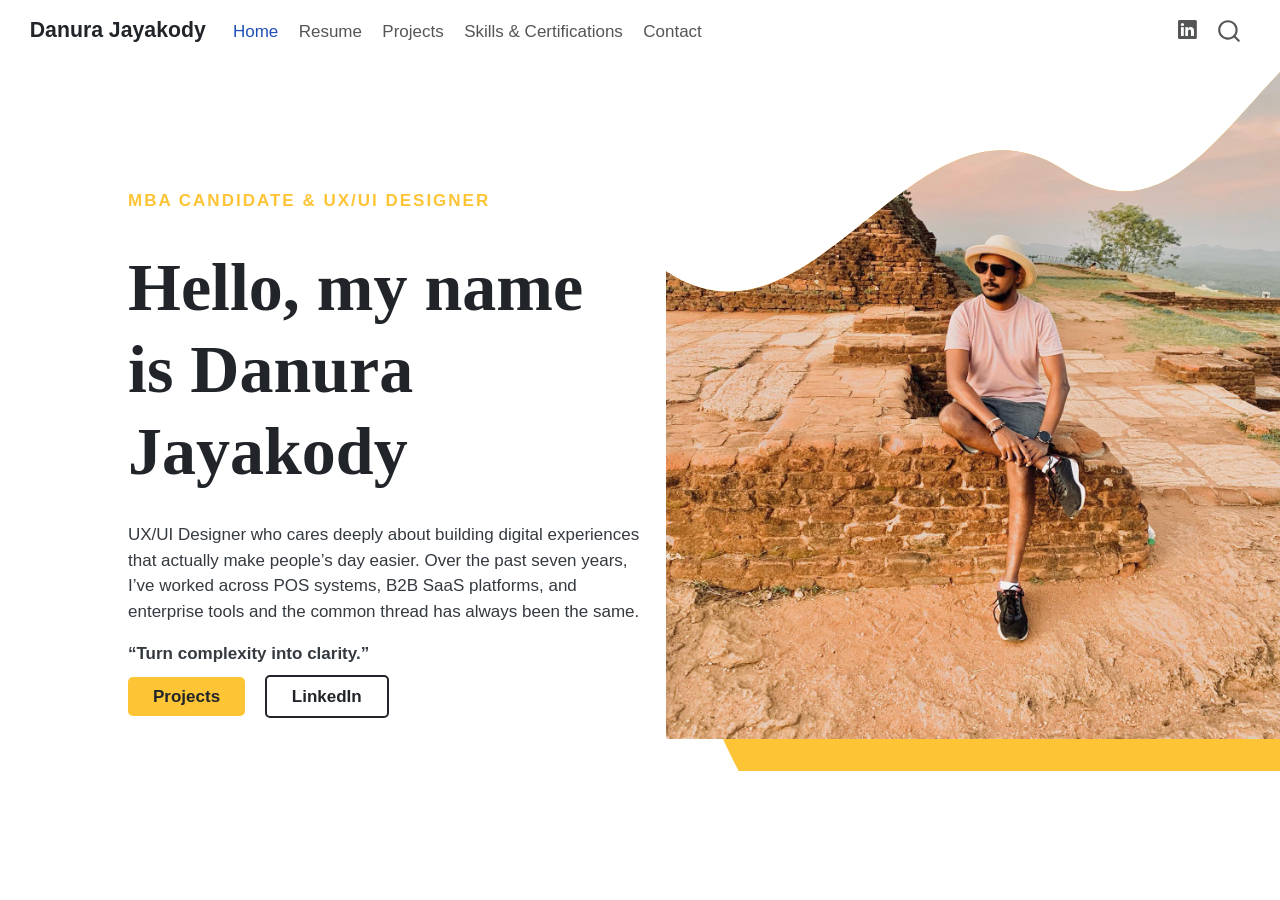
==== index.html @ 10478c50 "Add files via upload" ====
<!DOCTYPE html>
<html xmlns="http://www.w3.org/1999/xhtml" lang="en" xml:lang="en"><head>

<meta charset="utf-8">
<meta name="generator" content="quarto-1.8.26">

<meta name="viewport" content="width=device-width, initial-scale=1.0, user-scalable=yes">


<title>Danura Jayakody</title>
<style>
code{white-space: pre-wrap;}
span.smallcaps{font-variant: small-caps;}
div.columns{display: flex; gap: min(4vw, 1.5em);}
div.column{flex: auto; overflow-x: auto;}
div.hanging-indent{margin-left: 1.5em; text-indent: -1.5em;}
ul.task-list{list-style: none;}
ul.task-list li input[type="checkbox"] {
  width: 0.8em;
  margin: 0 0.8em 0.2em -1em; /* quarto-specific, see https://github.com/quarto-dev/quarto-cli/issues/4556 */ 
  vertical-align: middle;
}
</style>


<script src="site_libs/quarto-nav/quarto-nav.js"></script>
<script src="site_libs/quarto-nav/headroom.min.js"></script>
<script src="site_libs/clipboard/clipboard.min.js"></script>
<script src="site_libs/quarto-search/autocomplete.umd.js"></script>
<script src="site_libs/quarto-search/fuse.min.js"></script>
<script src="site_libs/quarto-search/quarto-search.js"></script>
<meta name="quarto:offset" content="./">
<script src="site_libs/quarto-html/quarto.js" type="module"></script>
<script src="site_libs/quarto-html/tabsets/tabsets.js" type="module"></script>
<script src="site_libs/quarto-html/axe/axe-check.js" type="module"></script>
<script src="site_libs/quarto-html/popper.min.js"></script>
<script src="site_libs/quarto-html/tippy.umd.min.js"></script>
<script src="site_libs/quarto-html/anchor.min.js"></script>
<link href="site_libs/quarto-html/tippy.css" rel="stylesheet">
<link href="site_libs/quarto-html/quarto-syntax-highlighting-587c61ba64f3a5504c4d52d930310e48.css" rel="stylesheet" id="quarto-text-highlighting-styles">
<script src="site_libs/bootstrap/bootstrap.min.js"></script>
<link href="site_libs/bootstrap/bootstrap-icons.css" rel="stylesheet">
<link href="site_libs/bootstrap/bootstrap-5b4ad623e5705c0698d39aec6f10cf02.min.css" rel="stylesheet" append-hash="true" id="quarto-bootstrap" data-mode="light">
<script id="quarto-search-options" type="application/json">{
  "location": "navbar",
  "copy-button": false,
  "collapse-after": 3,
  "panel-placement": "end",
  "type": "overlay",
  "limit": 50,
  "keyboard-shortcut": [
    "f",
    "/",
    "s"
  ],
  "show-item-context": false,
  "language": {
    "search-no-results-text": "No results",
    "search-matching-documents-text": "matching documents",
    "search-copy-link-title": "Copy link to search",
    "search-hide-matches-text": "Hide additional matches",
    "search-more-match-text": "more match in this document",
    "search-more-matches-text": "more matches in this document",
    "search-clear-button-title": "Clear",
    "search-text-placeholder": "",
    "search-detached-cancel-button-title": "Cancel",
    "search-submit-button-title": "Submit",
    "search-label": "Search"
  }
}</script>


<link rel="stylesheet" href="styles.css">
</head>

<body class="nav-fixed fullcontent quarto-light">

<div id="quarto-search-results"></div>
  <header id="quarto-header" class="headroom fixed-top">
    <nav class="navbar navbar-expand-lg " data-bs-theme="dark">
      <div class="navbar-container container-fluid">
      <div class="navbar-brand-container mx-auto">
    <a class="navbar-brand" href="./index.html">
    <span class="navbar-title">Danura Jayakody</span>
    </a>
  </div>
            <div id="quarto-search" class="" title="Search"></div>
          <button class="navbar-toggler" type="button" data-bs-toggle="collapse" data-bs-target="#navbarCollapse" aria-controls="navbarCollapse" role="menu" aria-expanded="false" aria-label="Toggle navigation" onclick="if (window.quartoToggleHeadroom) { window.quartoToggleHeadroom(); }">
  <span class="navbar-toggler-icon"></span>
</button>
          <div class="collapse navbar-collapse" id="navbarCollapse">
            <ul class="navbar-nav navbar-nav-scroll me-auto">
  <li class="nav-item">
    <a class="nav-link active" href="./index.html" aria-current="page"> 
<span class="menu-text">Home</span></a>
  </li>  
  <li class="nav-item">
    <a class="nav-link" href="./resume.html"> 
<span class="menu-text">Resume</span></a>
  </li>  
  <li class="nav-item">
    <a class="nav-link" href="./projects.html"> 
<span class="menu-text">Projects</span></a>
  </li>  
  <li class="nav-item">
    <a class="nav-link" href="./skills.html"> 
<span class="menu-text">Skills &amp; Certifications</span></a>
  </li>  
  <li class="nav-item">
    <a class="nav-link" href="./contact.html"> 
<span class="menu-text">Contact</span></a>
  </li>  
</ul>
            <ul class="navbar-nav navbar-nav-scroll ms-auto">
  <li class="nav-item compact">
    <a class="nav-link" href="https://www.linkedin.com/in/danura-jayakody/"> <i class="bi bi-linkedin" role="img" aria-label="LinkedIn">
</i> 
<span class="menu-text"></span></a>
  </li>  
</ul>
          </div> <!-- /navcollapse -->
            <div class="quarto-navbar-tools">
</div>
      </div> <!-- /container-fluid -->
    </nav>
</header>
<!-- content -->
<div id="quarto-content" class="quarto-container page-layout-custom page-navbar">
<!-- sidebar -->
<!-- margin-sidebar -->
<!-- main -->




<div class="hero-container">
<div class="hero-text">
<div class="hero-role">
MBA Candidate &amp; UX/UI Designer
</div>
<h1 class="hero-title">
Hello, my name<br>is Danura Jayakody
</h1>
<p class="hero-desc">
</p><p>UX/UI Designer who cares deeply about building digital experiences that actually make people’s day easier. Over the past seven years, I’ve worked across POS systems, B2B SaaS platforms, and enterprise tools and the common thread has always been the same.</p>
<strong>“Turn complexity into clarity.”</strong>
<p></p>
<div>
<p><a href="./projects.html" class="btn-custom-primary">Projects</a> <a href="https://www.linkedin.com/in/danura-jayakody/" target="_blank" class="btn-custom-secondary">LinkedIn</a></p>
</div>
</div>
<div class="hero-image-wrapper">
<div class="yellow-blob">
<p><img src="images/profile.png" class="hero-img" alt="Danura Jayakody"></p>
</div>
<!-- Replace with your actual cut-out image path below -->
</div>
</div>




<script id="quarto-html-after-body" type="application/javascript">
  window.document.addEventListener("DOMContentLoaded", function (event) {
    const icon = "";
    const anchorJS = new window.AnchorJS();
    anchorJS.options = {
      placement: 'right',
      icon: icon
    };
    anchorJS.add('.anchored');
    const isCodeAnnotation = (el) => {
      for (const clz of el.classList) {
        if (clz.startsWith('code-annotation-')) {                     
          return true;
        }
      }
      return false;
    }
    const onCopySuccess = function(e) {
      // button target
      const button = e.trigger;
      // don't keep focus
      button.blur();
      // flash "checked"
      button.classList.add('code-copy-button-checked');
      var currentTitle = button.getAttribute("title");
      button.setAttribute("title", "Copied!");
      let tooltip;
      if (window.bootstrap) {
        button.setAttribute("data-bs-toggle", "tooltip");
        button.setAttribute("data-bs-placement", "left");
        button.setAttribute("data-bs-title", "Copied!");
        tooltip = new bootstrap.Tooltip(button, 
          { trigger: "manual", 
            customClass: "code-copy-button-tooltip",
            offset: [0, -8]});
        tooltip.show();    
      }
      setTimeout(function() {
        if (tooltip) {
          tooltip.hide();
          button.removeAttribute("data-bs-title");
          button.removeAttribute("data-bs-toggle");
          button.removeAttribute("data-bs-placement");
        }
        button.setAttribute("title", currentTitle);
        button.classList.remove('code-copy-button-checked');
      }, 1000);
      // clear code selection
      e.clearSelection();
    }
    const getTextToCopy = function(trigger) {
      const outerScaffold = trigger.parentElement.cloneNode(true);
      const codeEl = outerScaffold.querySelector('code');
      for (const childEl of codeEl.children) {
        if (isCodeAnnotation(childEl)) {
          childEl.remove();
        }
      }
      return codeEl.innerText;
    }
    const clipboard = new window.ClipboardJS('.code-copy-button:not([data-in-quarto-modal])', {
      text: getTextToCopy
    });
    clipboard.on('success', onCopySuccess);
    if (window.document.getElementById('quarto-embedded-source-code-modal')) {
      const clipboardModal = new window.ClipboardJS('.code-copy-button[data-in-quarto-modal]', {
        text: getTextToCopy,
        container: window.document.getElementById('quarto-embedded-source-code-modal')
      });
      clipboardModal.on('success', onCopySuccess);
    }
      var localhostRegex = new RegExp(/^(?:http|https):\/\/localhost\:?[0-9]*\//);
      var mailtoRegex = new RegExp(/^mailto:/);
        var filterRegex = new RegExp('/' + window.location.host + '/');
      var isInternal = (href) => {
          return filterRegex.test(href) || localhostRegex.test(href) || mailtoRegex.test(href);
      }
      // Inspect non-navigation links and adorn them if external
     var links = window.document.querySelectorAll('a[href]:not(.nav-link):not(.navbar-brand):not(.toc-action):not(.sidebar-link):not(.sidebar-item-toggle):not(.pagination-link):not(.no-external):not([aria-hidden]):not(.dropdown-item):not(.quarto-navigation-tool):not(.about-link)');
      for (var i=0; i<links.length; i++) {
        const link = links[i];
        if (!isInternal(link.href)) {
          // undo the damage that might have been done by quarto-nav.js in the case of
          // links that we want to consider external
          if (link.dataset.originalHref !== undefined) {
            link.href = link.dataset.originalHref;
          }
        }
      }
    function tippyHover(el, contentFn, onTriggerFn, onUntriggerFn) {
      const config = {
        allowHTML: true,
        maxWidth: 500,
        delay: 100,
        arrow: false,
        appendTo: function(el) {
            return el.parentElement;
        },
        interactive: true,
        interactiveBorder: 10,
        theme: 'quarto',
        placement: 'bottom-start',
      };
      if (contentFn) {
        config.content = contentFn;
      }
      if (onTriggerFn) {
        config.onTrigger = onTriggerFn;
      }
      if (onUntriggerFn) {
        config.onUntrigger = onUntriggerFn;
      }
      window.tippy(el, config); 
    }
    const noterefs = window.document.querySelectorAll('a[role="doc-noteref"]');
    for (var i=0; i<noterefs.length; i++) {
      const ref = noterefs[i];
      tippyHover(ref, function() {
        // use id or data attribute instead here
        let href = ref.getAttribute('data-footnote-href') || ref.getAttribute('href');
        try { href = new URL(href).hash; } catch {}
        const id = href.replace(/^#\/?/, "");
        const note = window.document.getElementById(id);
        if (note) {
          return note.innerHTML;
        } else {
          return "";
        }
      });
    }
    const xrefs = window.document.querySelectorAll('a.quarto-xref');
    const processXRef = (id, note) => {
      // Strip column container classes
      const stripColumnClz = (el) => {
        el.classList.remove("page-full", "page-columns");
        if (el.children) {
          for (const child of el.children) {
            stripColumnClz(child);
          }
        }
      }
      stripColumnClz(note)
      if (id === null || id.startsWith('sec-')) {
        // Special case sections, only their first couple elements
        const container = document.createElement("div");
        if (note.children && note.children.length > 2) {
          container.appendChild(note.children[0].cloneNode(true));
          for (let i = 1; i < note.children.length; i++) {
            const child = note.children[i];
            if (child.tagName === "P" && child.innerText === "") {
              continue;
            } else {
              container.appendChild(child.cloneNode(true));
              break;
            }
          }
          if (window.Quarto?.typesetMath) {
            window.Quarto.typesetMath(container);
          }
          return container.innerHTML
        } else {
          if (window.Quarto?.typesetMath) {
            window.Quarto.typesetMath(note);
          }
          return note.innerHTML;
        }
      } else {
        // Remove any anchor links if they are present
        const anchorLink = note.querySelector('a.anchorjs-link');
        if (anchorLink) {
          anchorLink.remove();
        }
        if (window.Quarto?.typesetMath) {
          window.Quarto.typesetMath(note);
        }
        if (note.classList.contains("callout")) {
          return note.outerHTML;
        } else {
          return note.innerHTML;
        }
      }
    }
    for (var i=0; i<xrefs.length; i++) {
      const xref = xrefs[i];
      tippyHover(xref, undefined, function(instance) {
        instance.disable();
        let url = xref.getAttribute('href');
        let hash = undefined; 
        if (url.startsWith('#')) {
          hash = url;
        } else {
          try { hash = new URL(url).hash; } catch {}
        }
        if (hash) {
          const id = hash.replace(/^#\/?/, "");
          const note = window.document.getElementById(id);
          if (note !== null) {
            try {
              const html = processXRef(id, note.cloneNode(true));
              instance.setContent(html);
            } finally {
              instance.enable();
              instance.show();
            }
          } else {
            // See if we can fetch this
            fetch(url.split('#')[0])
            .then(res => res.text())
            .then(html => {
              const parser = new DOMParser();
              const htmlDoc = parser.parseFromString(html, "text/html");
              const note = htmlDoc.getElementById(id);
              if (note !== null) {
                const html = processXRef(id, note);
                instance.setContent(html);
              } 
            }).finally(() => {
              instance.enable();
              instance.show();
            });
          }
        } else {
          // See if we can fetch a full url (with no hash to target)
          // This is a special case and we should probably do some content thinning / targeting
          fetch(url)
          .then(res => res.text())
          .then(html => {
            const parser = new DOMParser();
            const htmlDoc = parser.parseFromString(html, "text/html");
            const note = htmlDoc.querySelector('main.content');
            if (note !== null) {
              // This should only happen for chapter cross references
              // (since there is no id in the URL)
              // remove the first header
              if (note.children.length > 0 && note.children[0].tagName === "HEADER") {
                note.children[0].remove();
              }
              const html = processXRef(null, note);
              instance.setContent(html);
            } 
          }).finally(() => {
            instance.enable();
            instance.show();
          });
        }
      }, function(instance) {
      });
    }
        let selectedAnnoteEl;
        const selectorForAnnotation = ( cell, annotation) => {
          let cellAttr = 'data-code-cell="' + cell + '"';
          let lineAttr = 'data-code-annotation="' +  annotation + '"';
          const selector = 'span[' + cellAttr + '][' + lineAttr + ']';
          return selector;
        }
        const selectCodeLines = (annoteEl) => {
          const doc = window.document;
          const targetCell = annoteEl.getAttribute("data-target-cell");
          const targetAnnotation = annoteEl.getAttribute("data-target-annotation");
          const annoteSpan = window.document.querySelector(selectorForAnnotation(targetCell, targetAnnotation));
          const lines = annoteSpan.getAttribute("data-code-lines").split(",");
          const lineIds = lines.map((line) => {
            return targetCell + "-" + line;
          })
          let top = null;
          let height = null;
          let parent = null;
          if (lineIds.length > 0) {
              //compute the position of the single el (top and bottom and make a div)
              const el = window.document.getElementById(lineIds[0]);
              top = el.offsetTop;
              height = el.offsetHeight;
              parent = el.parentElement.parentElement;
            if (lineIds.length > 1) {
              const lastEl = window.document.getElementById(lineIds[lineIds.length - 1]);
              const bottom = lastEl.offsetTop + lastEl.offsetHeight;
              height = bottom - top;
            }
            if (top !== null && height !== null && parent !== null) {
              // cook up a div (if necessary) and position it 
              let div = window.document.getElementById("code-annotation-line-highlight");
              if (div === null) {
                div = window.document.createElement("div");
                div.setAttribute("id", "code-annotation-line-highlight");
                div.style.position = 'absolute';
                parent.appendChild(div);
              }
              div.style.top = top - 2 + "px";
              div.style.height = height + 4 + "px";
              div.style.left = 0;
              let gutterDiv = window.document.getElementById("code-annotation-line-highlight-gutter");
              if (gutterDiv === null) {
                gutterDiv = window.document.createElement("div");
                gutterDiv.setAttribute("id", "code-annotation-line-highlight-gutter");
                gutterDiv.style.position = 'absolute';
                const codeCell = window.document.getElementById(targetCell);
                const gutter = codeCell.querySelector('.code-annotation-gutter');
                gutter.appendChild(gutterDiv);
              }
              gutterDiv.style.top = top - 2 + "px";
              gutterDiv.style.height = height + 4 + "px";
            }
            selectedAnnoteEl = annoteEl;
          }
        };
        const unselectCodeLines = () => {
          const elementsIds = ["code-annotation-line-highlight", "code-annotation-line-highlight-gutter"];
          elementsIds.forEach((elId) => {
            const div = window.document.getElementById(elId);
            if (div) {
              div.remove();
            }
          });
          selectedAnnoteEl = undefined;
        };
          // Handle positioning of the toggle
      window.addEventListener(
        "resize",
        throttle(() => {
          elRect = undefined;
          if (selectedAnnoteEl) {
            selectCodeLines(selectedAnnoteEl);
          }
        }, 10)
      );
      function throttle(fn, ms) {
      let throttle = false;
      let timer;
        return (...args) => {
          if(!throttle) { // first call gets through
              fn.apply(this, args);
              throttle = true;
          } else { // all the others get throttled
              if(timer) clearTimeout(timer); // cancel #2
              timer = setTimeout(() => {
                fn.apply(this, args);
                timer = throttle = false;
              }, ms);
          }
        };
      }
        // Attach click handler to the DT
        const annoteDls = window.document.querySelectorAll('dt[data-target-cell]');
        for (const annoteDlNode of annoteDls) {
          annoteDlNode.addEventListener('click', (event) => {
            const clickedEl = event.target;
            if (clickedEl !== selectedAnnoteEl) {
              unselectCodeLines();
              const activeEl = window.document.querySelector('dt[data-target-cell].code-annotation-active');
              if (activeEl) {
                activeEl.classList.remove('code-annotation-active');
              }
              selectCodeLines(clickedEl);
              clickedEl.classList.add('code-annotation-active');
            } else {
              // Unselect the line
              unselectCodeLines();
              clickedEl.classList.remove('code-annotation-active');
            }
          });
        }
    const findCites = (el) => {
      const parentEl = el.parentElement;
      if (parentEl) {
        const cites = parentEl.dataset.cites;
        if (cites) {
          return {
            el,
            cites: cites.split(' ')
          };
        } else {
          return findCites(el.parentElement)
        }
      } else {
        return undefined;
      }
    };
    var bibliorefs = window.document.querySelectorAll('a[role="doc-biblioref"]');
    for (var i=0; i<bibliorefs.length; i++) {
      const ref = bibliorefs[i];
      const citeInfo = findCites(ref);
      if (citeInfo) {
        tippyHover(citeInfo.el, function() {
          var popup = window.document.createElement('div');
          citeInfo.cites.forEach(function(cite) {
            var citeDiv = window.document.createElement('div');
            citeDiv.classList.add('hanging-indent');
            citeDiv.classList.add('csl-entry');
            var biblioDiv = window.document.getElementById('ref-' + cite);
            if (biblioDiv) {
              citeDiv.innerHTML = biblioDiv.innerHTML;
            }
            popup.appendChild(citeDiv);
          });
          return popup.innerHTML;
        });
      }
    }
  });
  </script>
</div> <!-- /content -->




</body></html>
---- site_libs/quarto-html/tippy.css ----
.tippy-box[data-animation=fade][data-state=hidden]{opacity:0}[data-tippy-root]{max-width:calc(100vw - 10px)}.tippy-box{position:relative;background-color:#333;color:#fff;border-radius:4px;font-size:14px;line-height:1.4;white-space:normal;outline:0;transition-property:transform,visibility,opacity}.tippy-box[data-placement^=top]>.tippy-arrow{bottom:0}.tippy-box[data-placement^=top]>.tippy-arrow:before{bottom:-7px;left:0;border-width:8px 8px 0;border-top-color:initial;transform-origin:center top}.tippy-box[data-placement^=bottom]>.tippy-arrow{top:0}.tippy-box[data-placement^=bottom]>.tippy-arrow:before{top:-7px;left:0;border-width:0 8px 8px;border-bottom-color:initial;transform-origin:center bottom}.tippy-box[data-placement^=left]>.tippy-arrow{right:0}.tippy-box[data-placement^=left]>.tippy-arrow:before{border-width:8px 0 8px 8px;border-left-color:initial;right:-7px;transform-origin:center left}.tippy-box[data-placement^=right]>.tippy-arrow{left:0}.tippy-box[data-placement^=right]>.tippy-arrow:before{left:-7px;border-width:8px 8px 8px 0;border-right-color:initial;transform-origin:center right}.tippy-box[data-inertia][data-state=visible]{transition-timing-function:cubic-bezier(.54,1.5,.38,1.11)}.tippy-arrow{width:16px;height:16px;color:#333}.tippy-arrow:before{content:"";position:absolute;border-color:transparent;border-style:solid}.tippy-content{position:relative;padding:5px 9px;z-index:1}
---- site_libs/quarto-html/quarto-syntax-highlighting-587c61ba64f3a5504c4d52d930310e48.css ----
/* quarto syntax highlight colors */
:root {
  --quarto-hl-ot-color: #003B4F;
  --quarto-hl-at-color: #657422;
  --quarto-hl-ss-color: #20794D;
  --quarto-hl-an-color: #5E5E5E;
  --quarto-hl-fu-color: #4758AB;
  --quarto-hl-st-color: #20794D;
  --quarto-hl-cf-color: #003B4F;
  --quarto-hl-op-color: #5E5E5E;
  --quarto-hl-er-color: #AD0000;
  --quarto-hl-bn-color: #AD0000;
  --quarto-hl-al-color: #AD0000;
  --quarto-hl-va-color: #111111;
  --quarto-hl-bu-color: inherit;
  --quarto-hl-ex-color: inherit;
  --quarto-hl-pp-color: #AD0000;
  --quarto-hl-in-color: #5E5E5E;
  --quarto-hl-vs-color: #20794D;
  --quarto-hl-wa-color: #5E5E5E;
  --quarto-hl-do-color: #5E5E5E;
  --quarto-hl-im-color: #00769E;
  --quarto-hl-ch-color: #20794D;
  --quarto-hl-dt-color: #AD0000;
  --quarto-hl-fl-color: #AD0000;
  --quarto-hl-co-color: #5E5E5E;
  --quarto-hl-cv-color: #5E5E5E;
  --quarto-hl-cn-color: #8f5902;
  --quarto-hl-sc-color: #5E5E5E;
  --quarto-hl-dv-color: #AD0000;
  --quarto-hl-kw-color: #003B4F;
}

/* other quarto variables */
:root {
  --quarto-font-monospace: SFMono-Regular, Menlo, Monaco, Consolas, "Liberation Mono", "Courier New", monospace;
}

/* syntax highlight based on Pandoc's rules */
pre > code.sourceCode > span {
  color: #003B4F;
}

code.sourceCode > span {
  color: #003B4F;
}

div.sourceCode,
div.sourceCode pre.sourceCode {
  color: #003B4F;
}

/* Normal */
code span {
  color: #003B4F;
}

/* Alert */
code span.al {
  color: #AD0000;
  font-style: inherit;
}

/* Annotation */
code span.an {
  color: #5E5E5E;
  font-style: inherit;
}

/* Attribute */
code span.at {
  color: #657422;
  font-style: inherit;
}

/* BaseN */
code span.bn {
  color: #AD0000;
  font-style: inherit;
}

/* BuiltIn */
code span.bu {
  font-style: inherit;
}

/* ControlFlow */
code span.cf {
  color: #003B4F;
  font-weight: bold;
  font-style: inherit;
}

/* Char */
code span.ch {
  color: #20794D;
  font-style: inherit;
}

/* Constant */
code span.cn {
  color: #8f5902;
  font-style: inherit;
}

/* Comment */
code span.co {
  color: #5E5E5E;
  font-style: inherit;
}

/* CommentVar */
code span.cv {
  color: #5E5E5E;
  font-style: italic;
}

/* Documentation */
code span.do {
  color: #5E5E5E;
  font-style: italic;
}

/* DataType */
code span.dt {
  color: #AD0000;
  font-style: inherit;
}

/* DecVal */
code span.dv {
  color: #AD0000;
  font-style: inherit;
}

/* Error */
code span.er {
  color: #AD0000;
  font-style: inherit;
}

/* Extension */
code span.ex {
  font-style: inherit;
}

/* Float */
code span.fl {
  color: #AD0000;
  font-style: inherit;
}

/* Function */
code span.fu {
  color: #4758AB;
  font-style: inherit;
}

/* Import */
code span.im {
  color: #00769E;
  font-style: inherit;
}

/* Information */
code span.in {
  color: #5E5E5E;
  font-style: inherit;
}

/* Keyword */
code span.kw {
  color: #003B4F;
  font-weight: bold;
  font-style: inherit;
}

/* Operator */
code span.op {
  color: #5E5E5E;
  font-style: inherit;
}

/* Other */
code span.ot {
  color: #003B4F;
  font-style: inherit;
}

/* Preprocessor */
code span.pp {
  color: #AD0000;
  font-style: inherit;
}

/* SpecialChar */
code span.sc {
  color: #5E5E5E;
  font-style: inherit;
}

/* SpecialString */
code span.ss {
  color: #20794D;
  font-style: inherit;
}

/* String */
code span.st {
  color: #20794D;
  font-style: inherit;
}

/* Variable */
code span.va {
  color: #111111;
  font-style: inherit;
}

/* VerbatimString */
code span.vs {
  color: #20794D;
  font-style: inherit;
}

/* Warning */
code span.wa {
  color: #5E5E5E;
  font-style: italic;
}

.prevent-inlining {
  content: "</";
}

/*# sourceMappingURL=2dce1cc6c82594539e1579de68416b47.css.map */
---- styles.css ----
@media (min-width: 992px) {
  body .page-columns {
    display: block;
  }
}


/* Typography and Colors */
:root {
    --primary-yellow: #fdc435;
    --text-dark: #212529;
    --text-gray: #6c757d;
    --bg-white: #ffffff;
  }
  
  body {
    font-family: 'Nunito', sans-serif;
  }
  
  /* Navbar styling */
  .navbar {
    background-color: transparent !important;
    position: absolute;
    width: 100%;
    z-index: 10;
    background: var(--bg-white) !important;
  }
  
  .navbar-brand {
    font-weight: bold;
    color: var(--text-dark) !important;
  }
  
  /* Hero Section Layout (Home Page) */
  .hero-container {
    display: flex;
    align-items: center;
    min-height: 100vh;
    position: relative;
    overflow: hidden;
    padding-top: 50px;
  }
  
  .hero-text {
    flex: 1;
    padding: 5% 10%;
    z-index: 2;
  }
  
  .hero-role {
    color: var(--primary-yellow);
    font-weight: bold;
    text-transform: uppercase;
    letter-spacing: 2px;
    margin-bottom: 10px;
  }
  
  .hero-title {
    font-family: 'Playfair Display', serif;
    font-size: 4rem;
    font-weight: 700;
    line-height: 1.2;
    color: var(--text-dark);
    margin-bottom: 20px;
  }
  
  .hero-desc {
    color: var(--text-gray);
    font-size: 1.1rem;
    margin-bottom: 30px;
    max-width: 400px;
  }
  
  /* Buttons */
  .btn-custom-primary {
    background-color: var(--primary-yellow);
    color: var(--text-dark);
    padding: 10px 25px;
    border-radius: 5px;
    font-weight: bold;
    text-decoration: none;
    border: none;
    margin-right: 15px;
  }
  
  .btn-custom-secondary {
    background-color: transparent;
    color: var(--text-dark);
    padding: 10px 25px;
    border-radius: 5px;
    font-weight: bold;
    text-decoration: none;
    border: 2px solid var(--text-dark);
  }
  
  /* Hero Image & Yellow Background */
  .hero-image-wrapper {
    flex: 1;
    position: relative;
    height: 90vh;
    display: flex;
    justify-content: center;
    align-items: flex-end;
  }
  
  /* Simulated wavy background using clip-path */
  .yellow-blob {
    position: absolute;
    right: 0;
    top: -10%;
    width: 120%;
    height: 120%;
    background-color: var(--primary-yellow);
    clip-path: path('M0,300 C150,400 250,100 400,200 C550,300 600,0 800,0 L800,800 L0,800 Z');
    z-index: 0;
    border-bottom-left-radius: 50%;
  }

  .yellow-blob img{
    width: 100%;
    height: 100%;
    object-fit: cover;
  }
  
  /* .hero-img {
    z-index: 1;
    max-width: 80%;
    height: auto;
  } */
  

  /* Resume Specific Layout */
.resume-container {
  /* width: calc(100% - 375px); */
  margin: 40px 50px;
  display: grid;
  grid-template-columns: 2fr 1fr;
  background-color: #F4F2F0;
  box-shadow: 0 4px 8px rgba(0,0,0,0.1);
  /* max-width: 1000px;
  margin: 0 auto; */
}

.resume-main {
  padding: 40px;
  background-color: #F4F2F0;
}

.resume-sidebar {
  padding: 40px;
  background-color: var(--primary-yellow); /* Sage green sidebar */
  /* #C2D6CE */
}

/* Typography for Resume */
.name-title {
  font-size: 3rem;
  font-weight: 800;
  color: #4A4341;
  line-height: 1.1;
  margin-bottom: 0;
}

.job-title {
  font-size: 1.5rem;
  color: var(--primary-yellow); /* Darker peach */
  font-weight: 800;
  margin-top: 0;
  margin-bottom: 30px;
}

.job-role {
  font-weight: bold;
  font-size: 1.1rem;
  margin-bottom: 0;
}

.job-dates {
  font-size: 0.9rem;
  color: #666;
  margin-top: 0;
  margin-bottom: 10px;
}


/* Project Page Styles */
.page-title {
  margin: 40px 50px;
  text-align: center;
}

.page-title::after {
  content: '';
  display: block;
  width: 60px;
  height: 2px;
  background-color: #F7C548;
  margin: 10px auto;
}

/* Project Cards Layout */

.project-container {
  display: flex;
  flex-direction: column;
  gap: 40px;
  max-width: 900px;
  margin: 0 auto;
  padding: 20px;
}

.project-card {
  display: flex;
  background: #FFFFFF;
  border-radius: 12px;
  overflow: hidden;
  box-shadow: 0 10px 30px rgba(0,0,0,0.05);
  height: 350px;
}

.project-card.reverse {
  flex-direction: row-reverse;
}

.project-text {
  flex: 1;
  padding: 50px 40px;
  display: flex;
  flex-direction: column;
  justify-content: center;
}

.project-text h2 {
  margin-top: 0;
  font-size: 1.8rem;
}

.project-text p {
  color: #888;
  line-height: 1.6;
  font-size: 0.95rem;
  margin-bottom: 30px;
}

.project-image {
  flex: 1;
  background-size: cover;
  background-position: center;
}

/* Button Styling */
.btn {
  display: inline-block;
  padding: 8px 20px;
  border: 1px solid #333;
  border-radius: 20px;
  text-decoration: none;
  color: #333;
  font-weight: 600;
  font-size: 0.85rem;
  width: fit-content;
  transition: all 0.3s ease;
}

.btn:hover {
  background: #333;
  color: #fff;
}

/* Contact Page style */

.banana-title {
  color: var(--primary-yellow);
  font-size: 3rem;
  text-transform: uppercase;
  letter-spacing: 1px;
  margin-bottom: 0.5rem;
}

/* Buttons */
.btn-yellow {
  background-color: var(--primary-yellow);
  color: white;
  border: none;
  padding: 12px 30px;
  border-radius: 25px;
  font-weight: bold;
  text-transform: uppercase;
  cursor: pointer;
  transition: opacity 0.3s ease;
  text-decoration: none;
  display: inline-block;
}

.btn-yellow:hover {
  opacity: 0.8;
  color: white;
}

/* Contact Page Specific Layout */
.contact-container {
  display: flex;
  align-items: center;
  justify-content: center;
  gap: 50px;
  margin: 50px;
}

.contact-image img {
  max-width: 400px;
  height: auto;
}

.contact-form {
  max-width: 400px;
  width: 100%;
}

.contact-subtitle {
  color: var(--text-light);
  margin-bottom: 30px;
  line-height: 1.5;
}

/* Form Inputs */
.form-control {
  width: 100%;
  background-color: var(--bg-input);
  border: none;
  padding: 15px;
  margin-bottom: 15px;
  border-radius: 4px;
  font-size: 1rem;
  color: var(--text-dark);
}

.form-control::placeholder {
  color: #a0a0a0;
}

textarea.form-control {
  height: 150px;
  resize: none;
}

.submit-container {
  text-align: right;
}





/* djjfls */

.page-layout-article,
.page-layout-full,
#quarto-content,
.content,
main.content {
  width: 100% !important;
  max-width: 100% !important;
}

.resume-page {
  display: grid;
  width: 100%;
  max-width: 100%;
  grid-template-columns: 2rem 1fr 2rem;
  gap: 0;
}

.resume-wrapper {
  grid-column: 2;
  width: 100%;
  max-width: 100%;
}

.resume-panel {
  display: grid;
  grid-template-columns: 2fr 1fr;
  width: 100%;
}

.level3{
  padding: 0 30px;
}

/* Skills Page Styles */

/* Skills Page Specific UI */
.features-section {
  padding: 40px 0;
}

.feature-badge {
  background-color: #f7b731;
  color: #000;
  padding: 5px 10px;
  border-radius: 4px;
  font-size: 0.8rem;
  font-weight: bold;
  text-transform: uppercase;
  display: inline-block;
  margin-bottom: 15px;
}

.features-header {
  display: flex;
  justify-content: space-between;
  align-items: center;
  margin-bottom: 40px;
}

.features-header h1 {
  font-size: 2.5rem;
  font-weight: bold;
  margin: 0;
}

.highlight-text {
  color: #f7b731;
  border: 1px solid #f7b731;
  padding: 0 10px;
  border-radius: 4px;
}

.features-desc {
  max-width: 300px;
  font-size: 0.9rem;
  color: #555;
}

.card-grid {
  display: grid;
  grid-template-columns: repeat(auto-fit, minmax(220px, 1fr));
  gap: 20px;
}

.feature-card {
  border: 1px solid #f7b731;
  border-radius: 8px;
  padding: 30px 20px;
  background-color: #fff;
  transition: transform 0.3s ease;
}

.feature-card:hover {
  transform: translateY(-5px);
  box-shadow: 0 10px 20px rgba(247, 183, 49, 0.2);
}

.feature-card h3 {
  font-size: 1.2rem;
  margin-bottom: 20px;
  font-weight: 600;
}

.icon-box {
  background-color: #f7b731;
  border-radius: 8px;
  width: 60px;
  height: 60px;
  display: flex;
  align-items: center;
  justify-content: center;
  margin-bottom: 20px;
}

.icon-box img {
  width: 40px;
  height: 40px;
}

.feature-card p {
  font-size: 0.85rem;
  color: #666;
  line-height: 1.5;
}
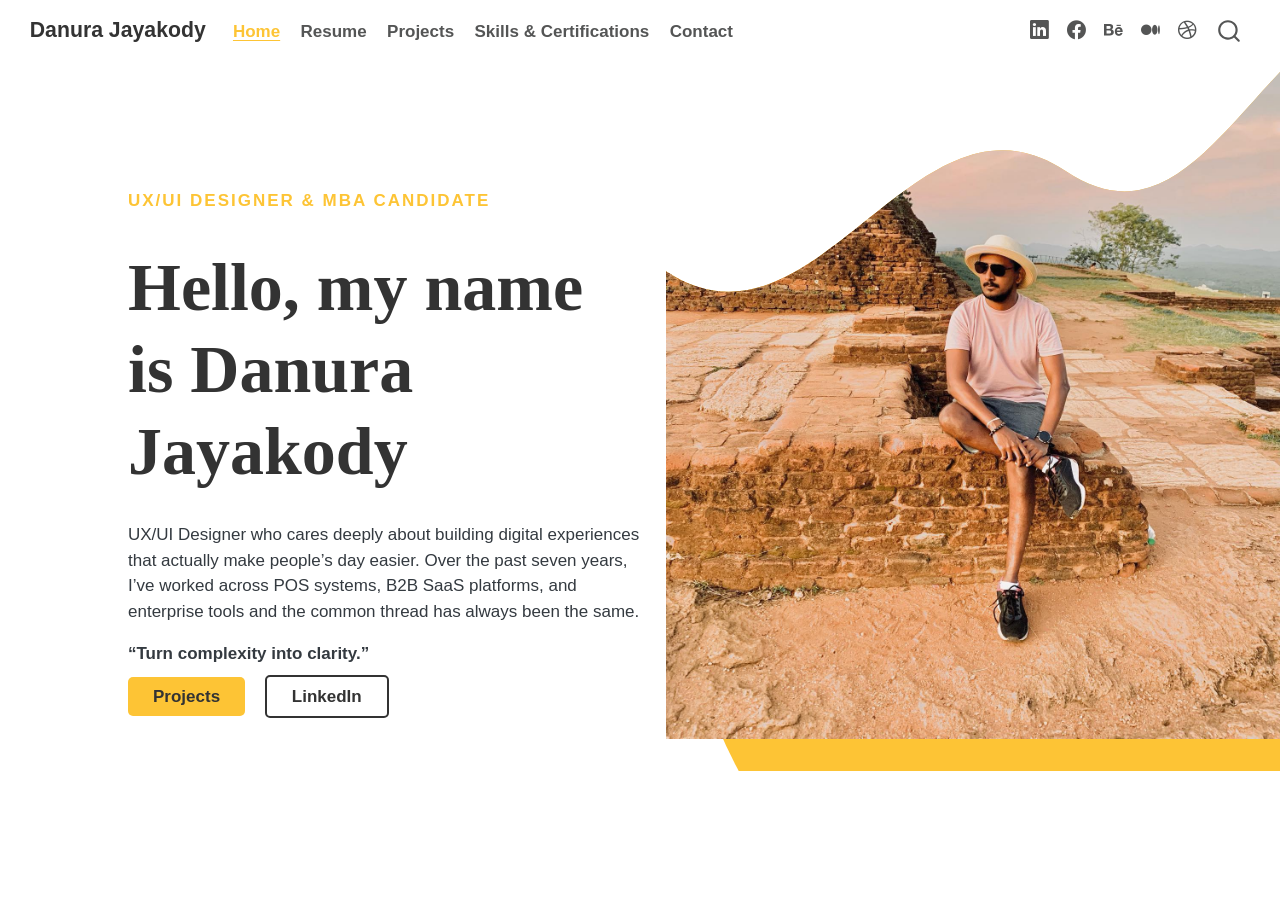
==== commit 4ead93be: "Add files via upload" ====
--- a/index.html
+++ b/index.html
@@ -117,6 +117,26 @@
 </i> 
 <span class="menu-text"></span></a>
   </li>  
+  <li class="nav-item compact">
+    <a class="nav-link" href="https://www.facebook.com/ishara.danura/"> <i class="bi bi-facebook" role="img" aria-label="Facebook">
+</i> 
+<span class="menu-text"></span></a>
+  </li>  
+  <li class="nav-item compact">
+    <a class="nav-link" href="https://www.behance.net/danurajayakody"> <i class="bi bi-behance" role="img" aria-label="Behance">
+</i> 
+<span class="menu-text"></span></a>
+  </li>  
+  <li class="nav-item compact">
+    <a class="nav-link" href="https://medium.com/@danurajayakody"> <i class="bi bi-medium" role="img" aria-label="Medium">
+</i> 
+<span class="menu-text"></span></a>
+  </li>  
+  <li class="nav-item compact">
+    <a class="nav-link" href="https://dribbble.com/danurajayakody"> <i class="bi bi-dribbble" role="img" aria-label="Dribble">
+</i> 
+<span class="menu-text"></span></a>
+  </li>  
 </ul>
           </div> <!-- /navcollapse -->
             <div class="quarto-navbar-tools">
@@ -136,7 +156,7 @@
 <div class="hero-container">
 <div class="hero-text">
 <div class="hero-role">
-MBA Candidate &amp; UX/UI Designer
+UX/UI Designer &amp; MBA Candidate
 </div>
 <h1 class="hero-title">
 Hello, my name<br>is Danura Jayakody
--- a/styles.css
+++ b/styles.css
@@ -11,6 +11,9 @@
     --text-dark: #212529;
     --text-gray: #6c757d;
     --bg-white: #ffffff;
+    --secondary-yellow: #ffb775;
+    --text-dark: #333333;
+    --text-light: #e7e7e7;
   }
   
   body {
@@ -24,11 +27,23 @@
     width: 100%;
     z-index: 10;
     background: var(--bg-white) !important;
+    font-weight: 700;
   }
   
   .navbar-brand {
     font-weight: bold;
     color: var(--text-dark) !important;
+  }
+
+  .navbar-nav .nav-link.active, .navbar-nav .nav-link.show{
+    font-weight: 700;
+    text-decoration: underline;
+    color: var(--primary-yellow);
+  }
+
+  .nav-link:hover, .nav-link:focus{
+    font-weight: 700;
+    color: var(--primary-yellow);
   }
   
   /* Hero Section Layout (Home Page) */
@@ -185,7 +200,7 @@
 
 /* Project Page Styles */
 .page-title {
-  margin: 40px 50px;
+  margin: 90px 50px;
   text-align: center;
 }
 
@@ -303,7 +318,16 @@
   align-items: center;
   justify-content: center;
   gap: 50px;
-  margin: 50px;
+  margin: 90px 50px 50px;
+}
+
+.contact-container .img-fluid{
+  width: 75%;
+}
+
+.contact-container .btn-yellow{
+  display: block;
+  margin: 50px auto;
 }
 
 .contact-image img {
@@ -317,7 +341,7 @@
 }
 
 .contact-subtitle {
-  color: var(--text-light);
+  color: var(--text-dark);
   margin-bottom: 30px;
   line-height: 1.5;
 }
@@ -325,7 +349,7 @@
 /* Form Inputs */
 .form-control {
   width: 100%;
-  background-color: var(--bg-input);
+  background-color: var(--text-light);
   border: none;
   padding: 15px;
   margin-bottom: 15px;
@@ -384,6 +408,27 @@
 
 .level3{
   padding: 0 30px;
+}
+
+.resume-btn {
+  margin-left: 50px;
+  display: inline-block;
+  margin-top: 1.5rem;
+  padding: 0.9rem 1.4rem;
+  background-color: #ffd54f;
+  color: #111111 !important;
+  font-weight: 700;
+  text-decoration: none;
+  border-radius: 999px;
+  transition: all 0.3s ease;
+  box-shadow: 0 8px 20px rgba(255, 213, 79, 0.25);
+}
+
+.resume-btn:hover {
+  background-color: #ffca28;
+  color: #000000 !important;
+  transform: translateY(-2px);
+  text-decoration: none;
 }
 
 /* Skills Page Styles */
@@ -476,4 +521,161 @@
   font-size: 0.85rem;
   color: #666;
   line-height: 1.5;
-}+}
+
+@media (min-width: 992px) {
+  body.fullcontent:not(.floating):not(.docked) .page-columns {
+    display: block;
+  }
+}
+
+/* Skills 2nd set 
+ */
+
+.skills-contain{
+  margin: 0 50px;
+}
+
+/* Hero */
+.skills-hero {
+  text-align: justify;
+  font-size: 3rem;
+  font-weight: 800;
+  margin-top: 2rem;
+  margin-bottom: 1rem;
+  color: #ffd54f;
+}
+
+.skills-wrapper {
+  max-width: 1200px;
+  margin: 0 auto;
+  padding: 2rem 1.5rem 4rem 1.5rem;
+}
+
+.skills-intro {
+  text-align: center;
+  max-width: 850px;
+  margin: 0 auto 3rem auto;
+  font-size: 1.1rem;
+  color: #dddddd;
+}
+
+.skills-intro h3 {
+  color: #ffd54f;
+  font-size: 1.6rem;
+  margin-bottom: 0.8rem;
+}
+
+/* Section Titles */
+.section-title {
+  text-align: center;
+  color: #ffd54f;
+  font-size: 2.2rem;
+  font-weight: 700;
+  margin-top: 4rem;
+  margin-bottom: 2rem;
+}
+
+/* Skill Cards */
+.skills-grid {
+  display: grid;
+  grid-template-columns: repeat(auto-fit, minmax(260px, 1fr));
+  gap: 1.5rem;
+  margin-top: 2rem;
+}
+
+.skill-card {
+  background: #fff;
+  border-radius: 20px;
+  padding: 1.5rem;
+  transition: transform 0.3s ease, border-color 0.3s ease, box-shadow 0.3s ease;
+  border: 2px solid transparent; /* 1. Create transparent space */
+  border-radius: 10px;           /* 2. Radius works now! */
+  background-image: 
+    linear-gradient(white, white), /* 3. Inner color */
+    linear-gradient(180deg, rgba(42, 123, 155, 1) 0%, rgba(87, 199, 133, 1) 50%); /* 4. Border Gradient */
+  background-origin: border-box;
+  background-clip: padding-box, border-box; /* 5. Clip correctly */
+}
+
+.skill-card:hover {
+  transform: translateY(-6px);
+  border-color: #ffd54f;
+  box-shadow: 0 12px 35px rgba(255, 213, 79, 0.12);
+}
+
+.skill-card h3 {
+  font-size: 1.3rem;
+  margin-bottom: 1rem;
+}
+
+.skill-card ul,
+.skill-card li {
+  margin: 0;
+  padding: 0;
+  list-style: none;
+}
+
+.skill-card li,
+.skill-card p {
+  margin-bottom: 0.55rem;
+}
+
+/* Tech Pills */
+.tech-stack {
+  max-width: 1000px;
+  margin: 0 auto;
+  display: flex;
+  flex-wrap: wrap;
+  gap: 0.9rem;
+  justify-content: center;
+}
+
+.tech-pill {
+  display: inline-block;
+  border: 2px solid var(--primary-yellow);
+  padding: 0.8rem 1.1rem;
+  border-radius: 999px;
+  font-weight: 600;
+  transition: all 0.3s ease;
+}
+
+.tech-pill p {
+  margin: 0 !important;
+}
+
+.tech-pill:hover {
+  background: #ffd54f;
+  color: #111111;
+  transform: translateY(-2px);
+}
+
+/* Strength Cards */
+.strengths-grid {
+  max-width: 1100px;
+  margin: 0 auto 4rem auto;
+  display: grid;
+  grid-template-columns: repeat(auto-fit, minmax(240px, 1fr));
+  gap: 1.5rem;
+}
+
+.strength-card {
+  border: 2px solid transparent; /* 1. Create transparent space */
+  border-radius: 10px;           /* 2. Radius works now! */
+  background-image: 
+    linear-gradient(white, white), /* 3. Inner color */
+    linear-gradient(180deg, rgba(42, 123, 155, 1) 0%, rgba(87, 199, 133, 1) 50%); /* 4. Border Gradient */
+  background-origin: border-box;
+  background-clip: padding-box, border-box; /* 5. Clip correctly */
+  padding: 1.4rem;
+  border-radius: 16px;
+}
+
+.strength-card h3 {
+  margin-bottom: 0.7rem;
+  font-size: 1.2rem;
+}
+
+.skills-contain h2{
+  border-bottom: none !important;
+}
